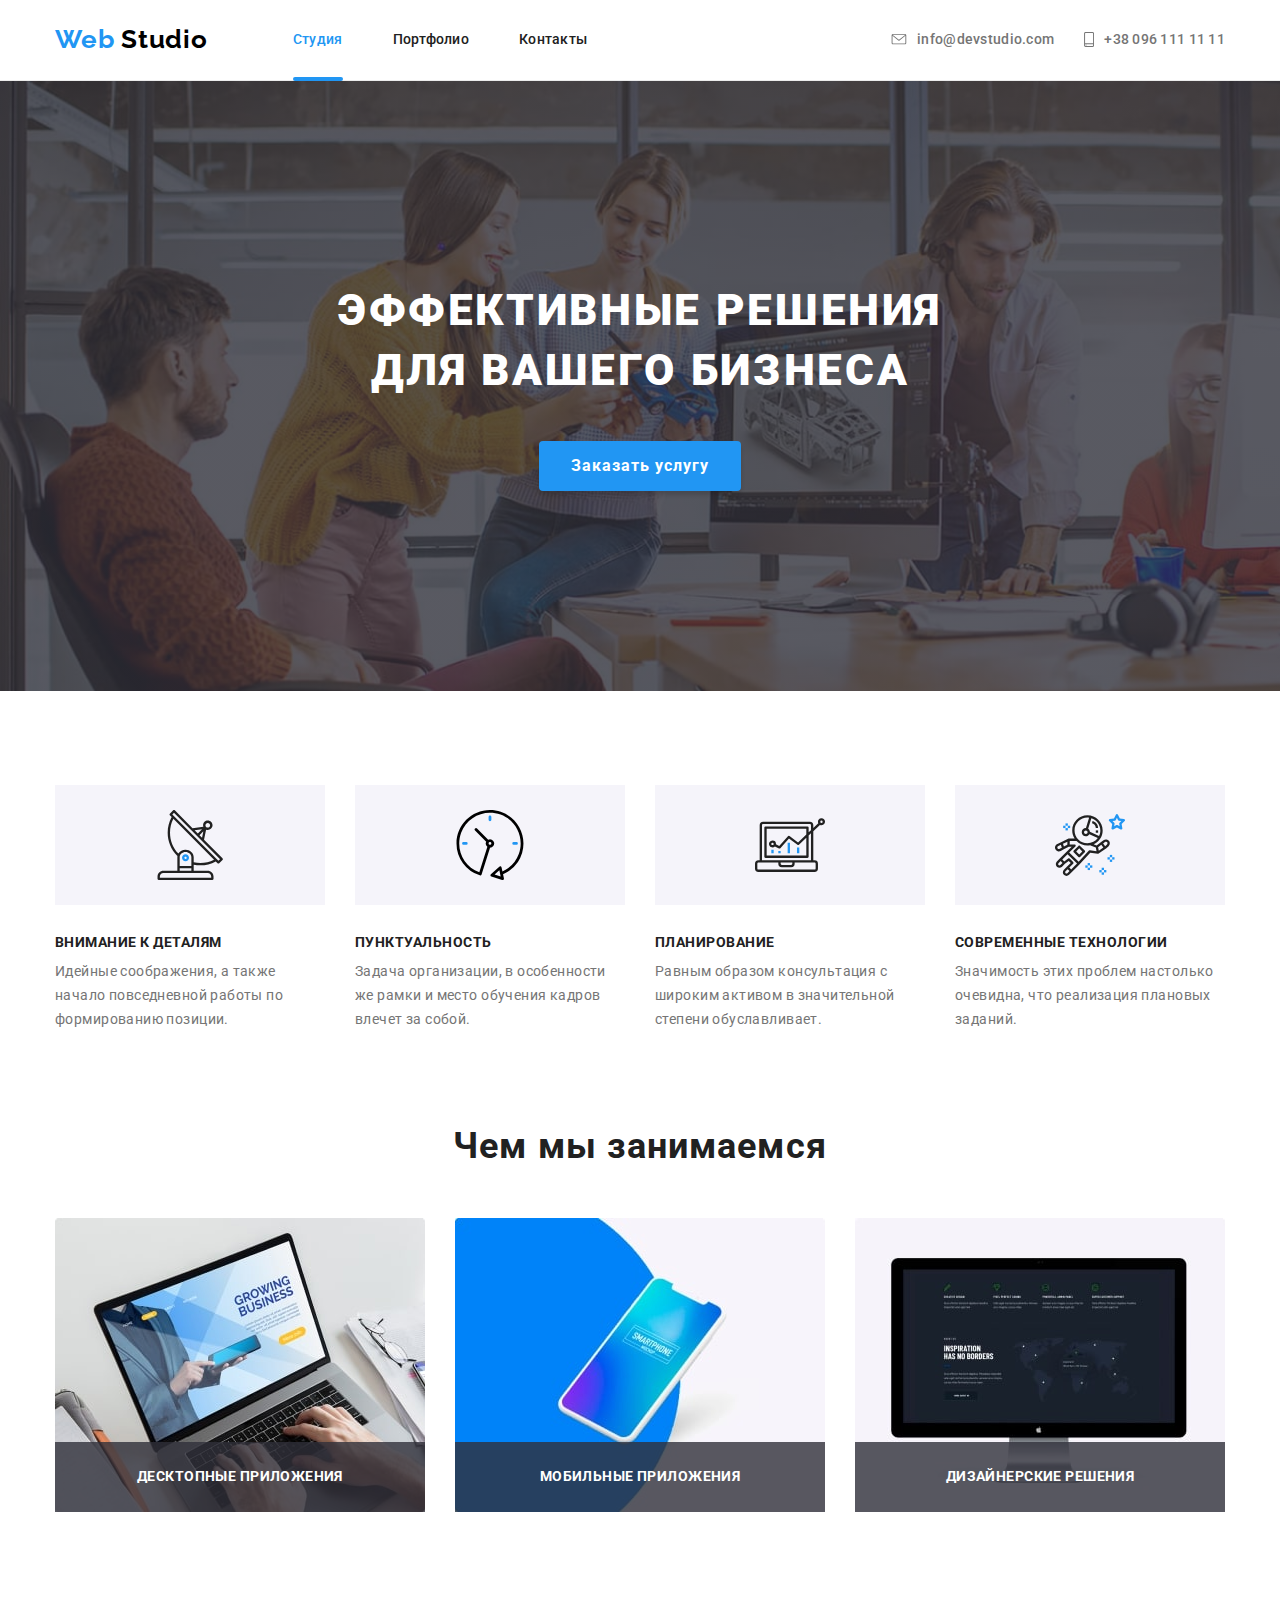
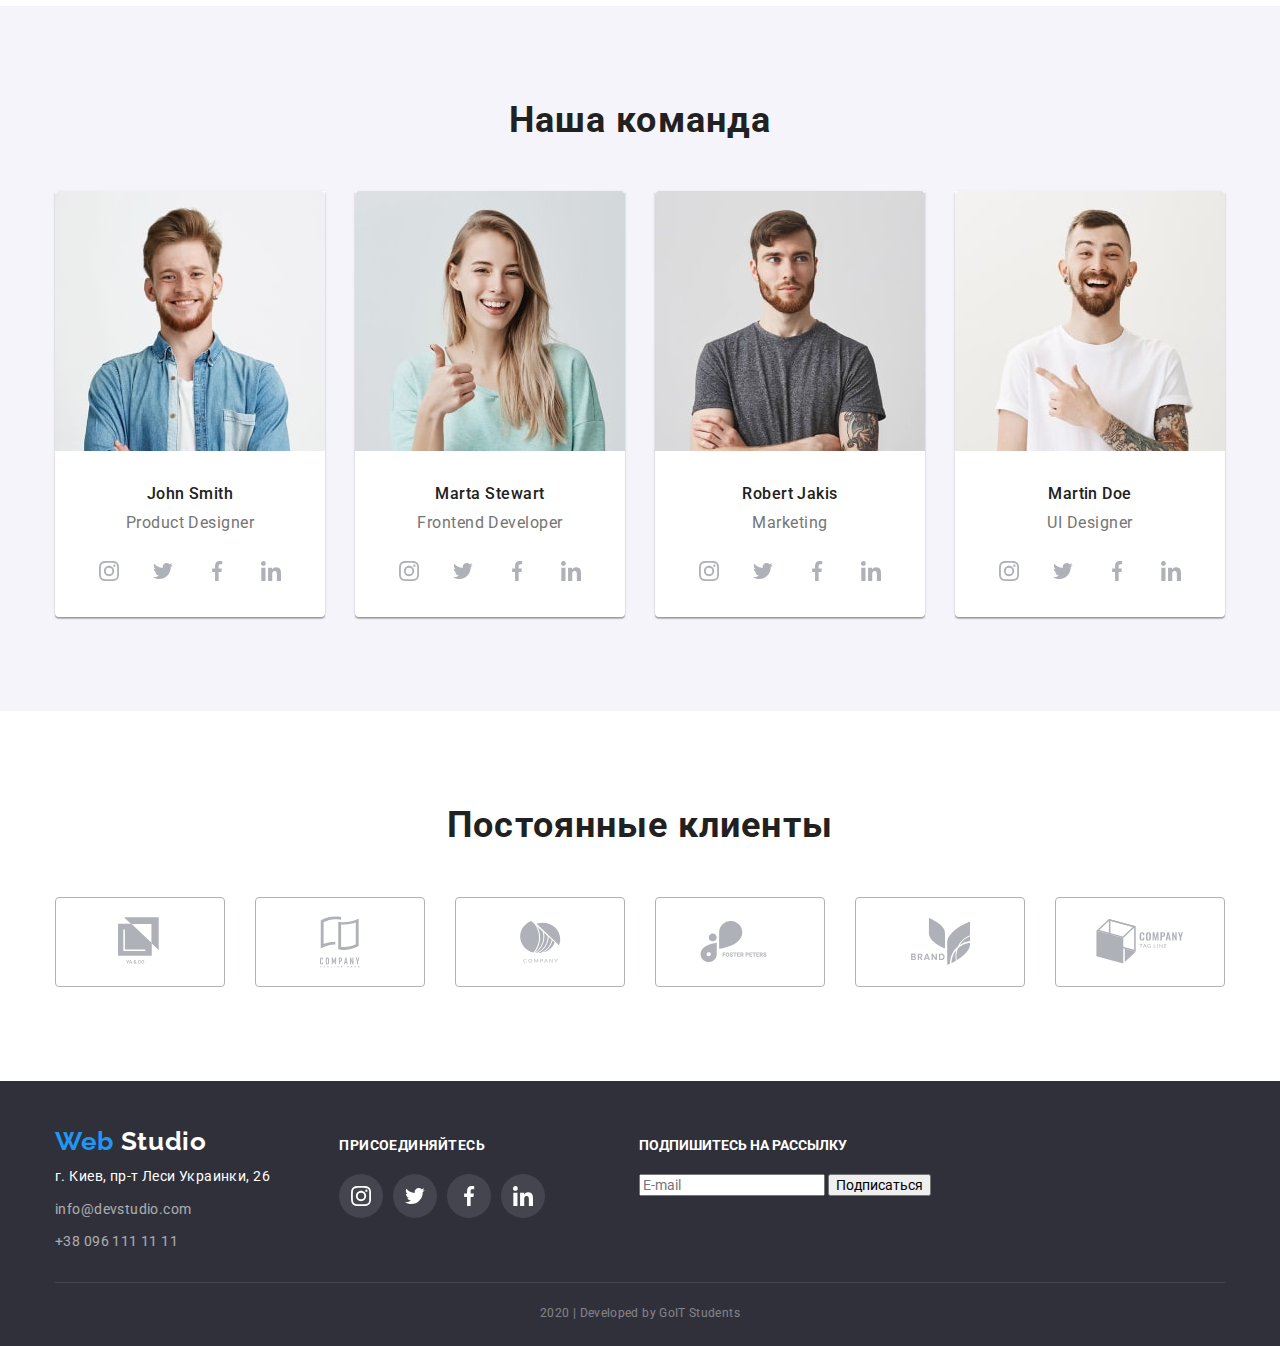
==== index.html @ da7a67de "1" ====
<!DOCTYPE html>
<html lang="ru">

<head>
  <meta charset="UTF-8" />
  <meta name="viewport" content="width=device-width, initial-scale=1.0" />
  <link href="https://fonts.googleapis.com/css2?family=Raleway:wght@700&family=Roboto:wght@400;500;700;900&display=swap"
    rel="stylesheet" />
  <link rel="stylesheet" href="./styles/normalize.css" />

  <link rel="stylesheet" href="./styles/styles.css" />
  <title>Web Studio</title>
</head>

<body>
  <header>
    <nav class="container main-nav">
      <a class="header-logo" href="./index.html"><span class="logo-web">Web</span> Studio</a>
      <ul class="header-list">
        <li><a class="link our-pages current-page" href="./index.html">Студия</a></li>
        <li>
          <a class="link our-pages" href="./portfolio.html">Портфолио</a>
        </li>
        <li><a class="link our-pages" href="">Контакты</a></li>
      </ul>
      <ul class="header-contacts">
        <li>
          <a class="link header-link" href="mailto:info@devstudio.com">
            <svg class="icon-envelope" aria-label="Конверт" width="16" height="11">
              <use href="./images/symbol-defs.svg#icon-envelope" />
            </svg>
            info@devstudio.com</a>
        </li>
        <li>
          <a class="link header-link" href="tel:380961111111">
            <svg class="icon-smartphone" aria-label="Смартфон" width="10" height="15">
              <use href="./images/symbol-defs.svg#icon-smartphone" />
            </svg>
            +38 096 111 11 11</a>
        </li>
      </ul>
    </nav>
  </header>
  <main>
    <section class="hero-section">
      <h1 class="hero-header">Эффективные решения для вашего бизнеса</h1>
      <a class="hero-link button link" href="">Заказать услугу</a>
    </section>
    <section class="our-advantages">
      <div class="container">
        <h2 class="hidden-title">Наши преймущества</h2>
        <ul class="our-advantages-list">
          <li class="our-advantages-item">
            <div class="advantages-image">
              <svg aria-label="антенна" width="70" height="70">
                <use href="./images/symbol-defs.svg#icon-antenna" />
              </svg>
            </div>
            <h3 class="advantage">Внимание к деталям</h3>
            <p class="advantage-explanation">
              Идейные соображения, а также начало повседневной работы по
              формированию позиции.
            </p>
          </li>
          <li class="our-advantages-item">
            <div class="advantages-image">
              <svg aria-label="часы" width="70" height="70">
                <use href="./images/symbol-defs.svg#icon-clock" />
              </svg>
            </div>
            <h3 class="advantage">Пунктуальность</h3>
            <p class="advantage-explanation">
              Задача организации, в особенности же рамки и место обучения
              кадров влечет за собой.
            </p>
          </li>
          <li class="our-advantages-item">
            <div class="advantages-image">
              <svg aria-label="диаграмма" width="70" height="70">
                <use href="./images/symbol-defs.svg#icon-diagram" />
              </svg>
            </div>
            <h3 class="advantage">Планирование</h3>
            <p class="advantage-explanation">
              Равным образом консультация с широким активом в значительной
              степени обуславливает.
            </p>
          </li>
          <li class="our-advantages-item">
            <div class="advantages-image">
              <svg aria-label="космонавт" width="70" height="70">
                <use href="./images/symbol-defs.svg#icon-astronaut" />
              </svg>
            </div>
            <h3 class="advantage">Современные технологии</h3>
            <p class="advantage-explanation">
              Значимость этих проблем настолько очевидна, что реализация
              плановых заданий.
            </p>
          </li>
        </ul>
      </div>
    </section>
    <section class="сapabilities">
      <div class="container">
        <h2 class="section-header capabilities-title">Чем мы занимаемся</h2>
        <ul class="capabilities-list">
          <li class="capabilities-item">
            <img src="./images/laptop.jpg" alt="Ноутбук" width="370" />
            <a class="link capability" href="">
              Десктопные приложения
            </a>
          </li>
          <li class="capabilities-item">
            <img src="./images/smartphone.jpg" alt="Смартфон" width="370" />
            <a class="link capability" href="">
              Мобильные приложения
            </a>
          </li>
          <li class="capabilities-item">
            <img src="./images/PC.jpg" alt="Компьютер" width="370" />
            <a class="link capability" href="">
              Дизайнерские решения
            </a>
          </li>
        </ul>
      </div>
    </section>
    <section class="our-team">
      <div class="container">
        <h2 class="section-header our-team-title">Наша команда</h2>
        <ul class="our-team-list">
          <li class="our-team-item">
            <img src="./images/team-1.jpg" alt="Фотография Джона" width="270" />
            <h3 class="employee-name" lang="en">John Smith</h3>
            <p class="specialization" lang="en">Product Designer</p>
            <ul class="social-network-list">
              <li>
                <a class="social-network-link" href="">
                  <svg class="social-network-icon" aria-label="">
                    <use href="./images/symbol-defs.svg#icon-instagram" /></svg></a>
              </li>
              <li>
                <a class="social-network-link" href="">
                  <svg class="social-network-icon" aria-label="">
                    <use href="./images/symbol-defs.svg#icon-twitter" /></svg></a>
              </li>
              <li>
                <a class="social-network-link" href="">
                  <svg class="social-network-icon" aria-label="">
                    <use href="./images/symbol-defs.svg#icon-facebook" /></svg></a>
              </li>
              <li>
                <a class="social-network-link" href="">
                  <svg class="social-network-icon" aria-label="">
                    <use href="./images/symbol-defs.svg#icon-linkedin" />
                  </svg>
                </a>
              </li>
            </ul>
          </li>
          <li class="our-team-item">
            <img src="./images/team-2.jpg" alt="Фотография Марты" width="270" />
            <h3 class="employee-name" lang="en">Marta Stewart</h3>
            <p class="specialization" lang="en">Frontend Developer</p>
            <ul class="social-network-list">
              <li>
                <a class="social-network-link" href="">
                  <svg class="social-network-icon" aria-label="">
                    <use href="./images/symbol-defs.svg#icon-instagram" /></svg></a>
              </li>
              <li>
                <a class="social-network-link" href="">
                  <svg class="social-network-icon" aria-label="">
                    <use href="./images/symbol-defs.svg#icon-twitter" />
                  </svg>
                </a>
              </li>
              <li>
                <a class="social-network-link" href="">
                  <svg class="social-network-icon" aria-label="">
                    <use href="./images/symbol-defs.svg#icon-facebook" />
                  </svg>
                </a>
              </li>
              <li>
                <a class="social-network-link" href="">
                  <svg class="social-network-icon" aria-label="">
                    <use href="./images/symbol-defs.svg#icon-linkedin" />
                  </svg>
                </a>
              </li>
            </ul>
          </li>
          <li class="our-team-item">
            <img src="./images/team-3.jpg" alt="Фотография Роберта" width="270" />
            <h3 class="employee-name" lang="en">Robert Jakis</h3>
            <p class="specialization" lang="en">Marketing</p>
            <ul class="social-network-list">
              <li>
                <a class="social-network-link" href="">
                  <svg class="social-network-icon" aria-label="">
                    <use href="./images/symbol-defs.svg#icon-instagram" />
                  </svg>
                </a>
              </li>
              <li>
                <a class="social-network-link" href="">
                  <svg class="social-network-icon" aria-label="">
                    <use href="./images/symbol-defs.svg#icon-twitter" />
                  </svg>
                </a>
              </li>
              <li>
                <a class="social-network-link" href="">
                  <svg class="social-network-icon" aria-label="">
                    <use href="./images/symbol-defs.svg#icon-facebook" />
                  </svg>
                </a>
              </li>
              <li>
                <a class="social-network-link" href="">
                  <svg class="social-network-icon" aria-label="">
                    <use href="./images/symbol-defs.svg#icon-linkedin" />
                  </svg>
                </a>
              </li>
            </ul>
          </li>
          <li class="our-team-item">
            <img src="./images/team-4.jpg" alt="Фотография Мартина" width="270" />
            <h3 class="employee-name" lang="en">Martin Doe</h3>
            <p class="specialization" lang="en">UI Designer</p>
            <ul class="social-network-list">
              <li>
                <a class="social-network-link" href="">
                  <svg class="social-network-icon" aria-label="">
                    <use href="./images/symbol-defs.svg#icon-instagram" />
                  </svg>
                </a>
              </li>
              <li>
                <a class="social-network-link" href="">
                  <svg class="social-network-icon" aria-label="">
                    <use href="./images/symbol-defs.svg#icon-twitter" />
                  </svg>
                </a>
              </li>
              <li>
                <a class="social-network-link" href="">
                  <svg class="social-network-icon" aria-label="">
                    <use href="./images/symbol-defs.svg#icon-facebook" />
                  </svg>
                </a>
              </li>
              <li>
                <a class="social-network-link" href="">
                  <svg class="social-network-icon" aria-label="">
                    <use href="./images/symbol-defs.svg#icon-linkedin" />
                  </svg>
                </a>
              </li>
            </ul>
          </li>
        </ul>
      </div>
    </section>
    <section class="our-clients">
      <div class="container">
        <h2 class="section-header our-clients-title">Постоянные клиенты</h2>
        <ul class="our-clients-list">
          <li class="our-clients-item">
            <a class="link" href="">
              <svg class="our-clients-icon" width="45" height="50">
                <use href="./images/symbol-defs.svg#icon-logo"></use>
              </svg>
            </a>
          </li>
          <li class="our-clients-item">
            <a class="link" href="">
              <svg class="our-clients-icon" width="40" height="52">
                <use href="./images/symbol-defs.svg#icon-logo-2"></use>
              </svg>
            </a>
          </li>
          <li class="our-clients-item">
            <a class="link" href="">
              <svg class="our-clients-icon" width="41" height="42">
                <use href="./images/symbol-defs.svg#icon-logo-3"></use>
              </svg>
            </a>
          </li>
          <li class="our-clients-item">
            <a class="link" href="">
              <svg class="our-clients-icon" width="80" height="42">
                <use href="./images/symbol-defs.svg#icon-logo-4"></use>
              </svg>
            </a>
          </li>
          <li class="our-clients-item">
            <a class="link" href="">
              <svg class="our-clients-icon" width="59" height="47">
                <use href="./images/symbol-defs.svg#icon-logo-5"></use>
              </svg>
            </a>
          </li>
          <li class="our-clients-item">
            <a class="link" href="">
              <svg class="our-clients-icon" width="88" height="45">
                <use href="./images/symbol-defs.svg#icon-logo-6"></use>
              </svg>
            </a>
          </li>
        </ul>
      </div>
    </section>
  </main>
  <footer>
    <div class="container">
      <ul class="footer-list">
        <li>
          <a class="footer-logo" href=""><span class="logo-web">Web</span> Studio</a>
          <address class="">
            г. Киев, пр-т Леси Украинки, 26
            <a class="link footer-address" href="mailto:info@devstudio.com">info@devstudio.com</a>
            <a class="link footer-address" href="tel:380961111111">+38 096 111 11 11</a>
          </address>
        </li>
        <li class="join-us">
          <h3 class="join-us-title">присоединяйтесь</h3>
          <ul class="footer-social-network">
            <li>
              <a class="social-network-link footer-link" href="">
                <svg class="social-network-icon" aria-label="">
                  <use href="./images/symbol-defs.svg#icon-instagram" />
                </svg>
              </a>
            </li>
            <li>
              <a class="social-network-link footer-link" href="">
                <svg class="social-network-icon" aria-label="">
                  <use href="./images/symbol-defs.svg#icon-twitter" />
                </svg>
              </a>
            </li>
            <li>
              <a class="social-network-link footer-link" href="">
                <svg class="social-network-icon" aria-label="">
                  <use href="./images/symbol-defs.svg#icon-facebook" />
                </svg>
              </a>
            </li>
            <li>
              <a class="social-network-link footer-link" href="">
                <svg class="social-network-icon" aria-label="">
                  <use href="./images/symbol-defs.svg#icon-linkedin" />
                </svg>
              </a>
            </li>
          </ul>
        </li>
        <li>
          <h3 class="subscribe">Подпишитесь на рассылку</h3>
          <input type="text" placeholder="E-mail" name="Email" id="Email-input" />
          <input type="submit" value="Подписаться" />
        </li>
      </ul>
      <p class="copyright">2020 | Developed by GoIT Students</p>
    </div>
  </footer>
</body>

</html>
---- styles/styles.css ----
:root {
  --primary-text-color: #212121;
  --secondary-text-color: #757575;
  --third-text-color: #ffffff;
  --accent-color: #2196f3;
  --footer-text-color: rgba(255, 255, 255);
  --link-icon-background-color: #f5f4fa;
  --icon-fill-color: #afb1b8;
}
html {
  box-sizing: border-box;
}
*,
*::before,
*::after {
  box-sizing: inherit;
}
body {
  font-family: "Roboto", sans-serif;
  font-style: normal;
  font-size: 14px;
  line-height: 1.14;
  color: var(--primary-text-color);
}
ul {
  list-style: none;
  margin: 0;
  padding: 0;
}
a {
  text-decoration: none;
}
h1,
h2,
h3,
h4 {
  margin: 0;
}
p {
  margin: 0;
}
hr {
  margin: 0px;
}
/* 
  UTILITY
 */

.container {
  width: 1200px;
  padding: 0 15px;
  margin-right: auto;
  margin-left: auto;
}
.button {
  background: var(--accent-color);
  box-shadow: 0px 4px 4px rgba(0, 0, 0, 0.15);
  border-radius: 4px;
}
.hidden-title {
  display: none;
}

/*
 HEADER
 */
.header-list,
.header-contacts,
.main-nav {
  display: flex;
}
.header-list :not(:last-child) {
  margin-right: 50px;
}
.header-contacts :not(:last-child) {
  margin-right: 30px;
}
.header-contacts {
  margin-left: auto;
  align-items: center;
}
.logo-web {
  color: var(--accent-color);
}
.header-logo {
  display: block;
  margin-right: 85px;
  padding-top: 25px;
  padding-bottom: 25px;

  font-family: "Raleway", sans-serif;
  font-weight: 700;
  font-size: 26px;
  color: #000000;
  letter-spacing: 0.78px;
}
header {
  border-bottom: 1px solid #ececec;
}
.our-pages {
  display: block;
  padding-top: 32px;
  padding-bottom: 32px;

  letter-spacing: 0.28px;
  color: var(--primary-text-color);
  font-weight: 500;
  letter-spacing: 0.28px;
}
.header-link {
  display: flex;
  padding-top: 32px;
  padding-bottom: 32px;
  align-items: center;

  letter-spacing: 0.28px;
  line-height: 1.14;
  color: var(--secondary-text-color);
  font-weight: 500;
}
.icon-envelope {
  fill: currentColor;
  margin-right: 10px;
}
.icon-smartphone {
  fill: currentColor;
  margin-right: 10px;
}
.header-link:hover,
.header-link:focus {
  color: var(--accent-color);
  fill: var(--accent-color);
  transition: 250ms cubic-bezier(0.4, 0, 0.2, 1);
  transition-property: color, fill;
}
.our-pages:hover,
.our-pages:focus {
  color: var(--accent-color);
  transition: 250ms cubic-bezier(0.4, 0, 0.2, 1) color;
}
.current-page {
  color: var(--accent-color);
  position: relative;
}
.current-page::after {
  content: "";
  display: block;
  position: absolute;
  top: 77px;
  width: 100%;
  height: 4px;
  background-color: var(--accent-color);
  border-radius: 2px;
}

/* HERO */

.hero-header {
  max-width: 700px;
  margin: auto;
  padding-top: 200px;
  margin-bottom: 40px;

  font-weight: 900;
  font-size: 44px;
  line-height: 1.36;
  letter-spacing: 2.64px;
  text-transform: uppercase;
  color: var(--third-text-color);
}
.hero-link {
  display: inline-block;
  font-weight: 700;
  font-size: 16px;
  line-height: 1.87;
  letter-spacing: 0.96px;
  color: var(--third-text-color);
  margin: auto;
  margin-bottom: 200px;
  padding: 10px 32px;
}
.hero-link:hover,
.hero-link:focus {
  color: var(--secondary-text-color);
  transition: 250ms cubic-bezier(0.4, 0, 0.2, 1) color;
}
.hero-section {
  text-align: center;
  background-size: cover;
  background-image: linear-gradient(
      rgba(47, 48, 58, 0.8),
      rgba(47, 48, 58, 0.8)
    ),
    url(../images/header-img.jpg);
}
/* MAIN */

/* PORTFOLIO */

.main-portfolio {
  padding-top: 93px;
  padding-bottom: 93px;
}

.filters-button {
  border: none;
  border-radius: 4px;
  color: var(--primary-text-color);
  background-color: var(--link-icon-background-color);
  padding: 6px 22px;
  font-size: 16px;
  line-height: 1.62;
  text-align: center;
  letter-spacing: 0.48px;
  font-weight: 500;
  cursor: pointer;
}
.filters-button:active,
.filters-button:hover,
.filters-button:focus {
  background-color: #2196f3;
  color: var(--third-text-color);
  box-shadow: 0px 2px 2px rgba(0, 0, 0, 0.12), 0px 1px 2px rgba(0, 0, 0, 0.08),
    0px 3px 1px rgba(0, 0, 0, 0.1);
  outline: none;
  transition: 250ms cubic-bezier(0.4, 0, 0.2, 1);
  transition-property: background-color, color, box-shadow, outline;
}
.filters-item:not(:last-child) {
  margin-right: 8px;
}
.filters-list {
  display: flex;
  justify-content: center;
  margin-bottom: 50px;
}
/* .filters-item:not(:last-child) {
  margin-right: 8px;
} */
.our-products-list {
  display: flex;
  flex-wrap: wrap;
  justify-content: space-between;
}
.our-products-list img {
  display: block;
}
.product-container {
  padding-left: 24px;
  padding-right: 24px;
  padding-bottom: 20px;
}
.our-products-item {
  border: 1px solid #eeeeee;
  width: calc((100% - 60px) / 3);
  cursor: pointer;
}
.our-products-item img {
  max-width: 368px;
}
.our-products-item:hover,
.our-products-item:focus {
  box-shadow: 1px 4px 6px rgba(0, 0, 0, 0.16), 0px 4px 4px rgba(0, 0, 0, 0.06),
    0px 1px 1px rgba(0, 0, 0, 0.12);
  transition: 250ms cubic-bezier(0.4, 0, 0.2, 1) box-shadow;
}
/* .our-products-item:nth-child(3n) {
  margin-right: 0;
} */
.our-products-item:nth-child(n + 4) {
  margin-top: 30px;
}

.product-name {
  margin-top: 20px;
  font-weight: 700;
  font-size: 18px;
  line-height: 2;
  letter-spacing: 1.08px;
  color: var(--primary-text-color);
  margin-bottom: 4px;
}
.product-link {
  font-weight: 700;
  font-size: 18px;
  line-height: 2;
  letter-spacing: 1.08px;
  color: var(--primary-text-color);
}
.product-description {
  position: absolute;
  top: 0;
  width: 368px;
  padding: 65px 24px;

  font-size: 18px;
  line-height: 1.55;
  letter-spacing: 0.54px;
  color: var(--third-text-color);

  background-color: rgba(33, 150, 243);
  opacity: 0.9;
  transition: 250ms cubic-bezier(0.4, 0, 0.2, 1);
  transition-property: transform;
  transform: translateY(101%);
}
.our-products-item:hover .product-description,
.our-products-item:focus .product-description {
  transform: translateY(0);
}
.our-products-image {
  position: relative;
  overflow: hidden;
}
.products-type {
  font-size: 16px;
  line-height: 1.87;
  letter-spacing: 0.48px;
  color: var(--secondary-text-color);
}

/* STUDIO */
.our-advantages {
  padding-top: 94px;
  padding-bottom: 94px;
}
.our-advantages-list {
  display: flex;
}
.our-advantages-item:not(:last-child) {
  margin-right: 30px;
}
.our-advantages-item {
  max-width: 270px;
}
.our-advantages-item svg {
  display: block;
  margin: 0 auto;
}
.advantages-image {
  background-color: var(--link-icon-background-color);
  margin-bottom: 30px;
  padding-top: 25px;
  padding-bottom: 25px;
}

.social-network-icon {
  width: 20px;
  height: 20px;
  fill: var(--icon-fill-color);
}
.social-network-link {
  display: flex;
  align-items: center;
  justify-content: center;
  width: 44px;
  height: 44px;
}
.social-network-link:hover,
.social-network-link:focus {
  background-color: var(--accent-color);
  border-radius: 50%;
  color: var(--third-text-color);
  transition: 250ms cubic-bezier(0.4, 0, 0.2, 1);
  transition-property: color, background-color;
}
.social-network-link:hover .social-network-icon,
.social-network-link:focus .social-network-icon {
  fill: currentColor;
  transition: 250ms cubic-bezier(0.4, 0, 0.2, 1) fill;
}
.footer-link {
  border-radius: 50%;
  color: var(--third-text-color);
  background-color: rgba(255, 255, 255, 0.1);
}
.our-clients-icon {
  fill: var(--icon-fill-color);
}
.our-clients-item:hover .our-clients-icon,
.our-clients-item:focus .our-clients-icon {
  fill: var(--accent-color);
  transition: 250ms cubic-bezier(0.4, 0, 0.2, 1) fill;
}

.footer-link .social-network-icon {
  fill: currentColor;
}

.section-header {
  font-weight: 700;
  font-size: 36px;
  line-height: 1.16;
  letter-spacing: 1.08px;
}
.advantage {
  letter-spacing: 0.49px;
  text-transform: uppercase;
  font-size: 14px;
  margin-bottom: 10px;
}
.advantage-explanation {
  line-height: 1.7;
  letter-spacing: 0.42px;
  color: var(--secondary-text-color);
}
.сapabilities {
  text-align: center;
  padding-bottom: 94px;
}
.capabilities-list img {
  display: block;
}
.capabilities-title {
  margin-bottom: 50px;
}
.capabilities-list {
  display: flex;
  justify-content: space-between;
}
.capabilities-item {
  position: relative;
}
.capability {
  position: absolute;
  display: block;
  bottom: 0;
  width: 100%;
  font-weight: 700;
  line-height: 1.14;
  letter-spacing: 0.42px;
  text-transform: uppercase;
  color: var(--third-text-color);
  background: rgba(47, 48, 58, 0.8);
  padding: 27px 0;
}
.capability:hover,
.capability:focus {
  color: var(--accent-color);
  transition: 250ms cubic-bezier(0.4, 0, 0.2, 1) color;
}

/* 
  OUR TEAM 
*/

.our-team {
  text-align: center;
  background-color: var(--link-icon-background-color);
  padding-top: 94px;
  padding-bottom: 94px;
}
.our-team-title {
  margin-bottom: 50px;
}
.our-team-list {
  display: flex;
  justify-content: space-between;
}
.our-team-item {
  box-shadow: 0px 2px 1px rgba(0, 0, 0, 0.2), 0px 1px 1px rgba(0, 0, 0, 0.14),
    0px 1px 3px rgba(0, 0, 0, 0.12);
  border-radius: 0px 0px 4px 4px;
  max-width: 270px;
  background-color: var(--third-text-color);
}

.employee-name {
  font-weight: 500;
  font-size: 16px;
  line-height: 1.18;
  letter-spacing: 0.48px;
  margin-top: 30px;
  margin-bottom: 10px;
}
.specialization {
  font-size: 16px;
  line-height: 1.18;
  letter-spacing: 0.48px;
  color: var(--secondary-text-color);
  margin-bottom: 16px;
}
.social-network-list {
  justify-content: center;
  display: flex;
  margin-bottom: 24px;
}
.social-network-list li:not(:last-child) {
  margin-right: 10px;
}

/*
  OUR CLIENTS 
*/

.our-clients {
  padding-top: 94px;
  padding-bottom: 94px;
  text-align: center;
}
.our-clients-title {
  margin-bottom: 50px;
}
.our-clients-list {
  display: flex;
  justify-content: space-between;
}

.our-clients-item a {
  display: flex;
  justify-content: center;
  align-items: center;
  width: 170px;
  height: 90px;
  margin: auto;
  border: 1px solid #afb1b8;
  border-radius: 4px;
}
.our-clients-item a:hover,
.our-clients-item a:focus {
  border-color: var(--accent-color);
  transition: 250ms cubic-bezier(0.4, 0, 0.2, 1) border-color;
}
.our-clients-item img {
  display: block;
}

/* FOOTER */

footer {
  background-color: #2f303a;
}
.footer-list {
  display: flex;
  padding-bottom: 28px;
  align-items: baseline;
  padding-top: 45px;
  border-bottom: 1px solid rgba(255, 255, 255, 0.1);
}
.footer-list > li:first-child {
  margin-right: 69px;
}
.footer-logo {
  display: block;
  margin-bottom: 8px;

  font-family: "Raleway", sans-serif;
  font-weight: 700;
  font-size: 26px;
  line-height: 1.19;
  letter-spacing: 0.66px;
  color: var(--third-text-color);
}

address {
  font-style: normal;
  font-weight: normal;
  font-size: 14px;
  line-height: 1.7;
  letter-spacing: 0.42px;
  color: var(--third-text-color);
}

.footer-address {
  color: var(--footer-text-color);
  opacity: 0.6;
  display: block;
}
.footer-address {
  margin-top: 9px;
}
.footer-address:hover,
.footer-address:focus {
  color: var(--accent-color);
  transition: 250ms cubic-bezier(0.4, 0, 0.2, 1) color;
}
.join-us-title {
  margin-bottom: 20px;

  font-weight: 700;
  font-size: 14px;
  line-height: 1.14;
  letter-spacing: 0.49px;
  text-transform: uppercase;
  color: var(--third-text-color);
}
.footer-social-network li:not(:last-child) {
  margin-right: 10px;
}
.footer-social-network {
  display: flex;
}
.join-us {
  margin-right: 94px;
}
.subscribe {
  font-size: 14px;
  font-weight: bold;
  line-height: 1.14;
  text-transform: uppercase;
  color: var(--third-text-color);
  margin-bottom: 20px;
}
.copyright {
  font-size: 12px;
  line-height: 2;
  letter-spacing: 0.36px;
  color: var(--footer-text-color);
  opacity: 0.4;
  text-align: center;
  margin-top: 18px;
  padding-bottom: 21px;
}
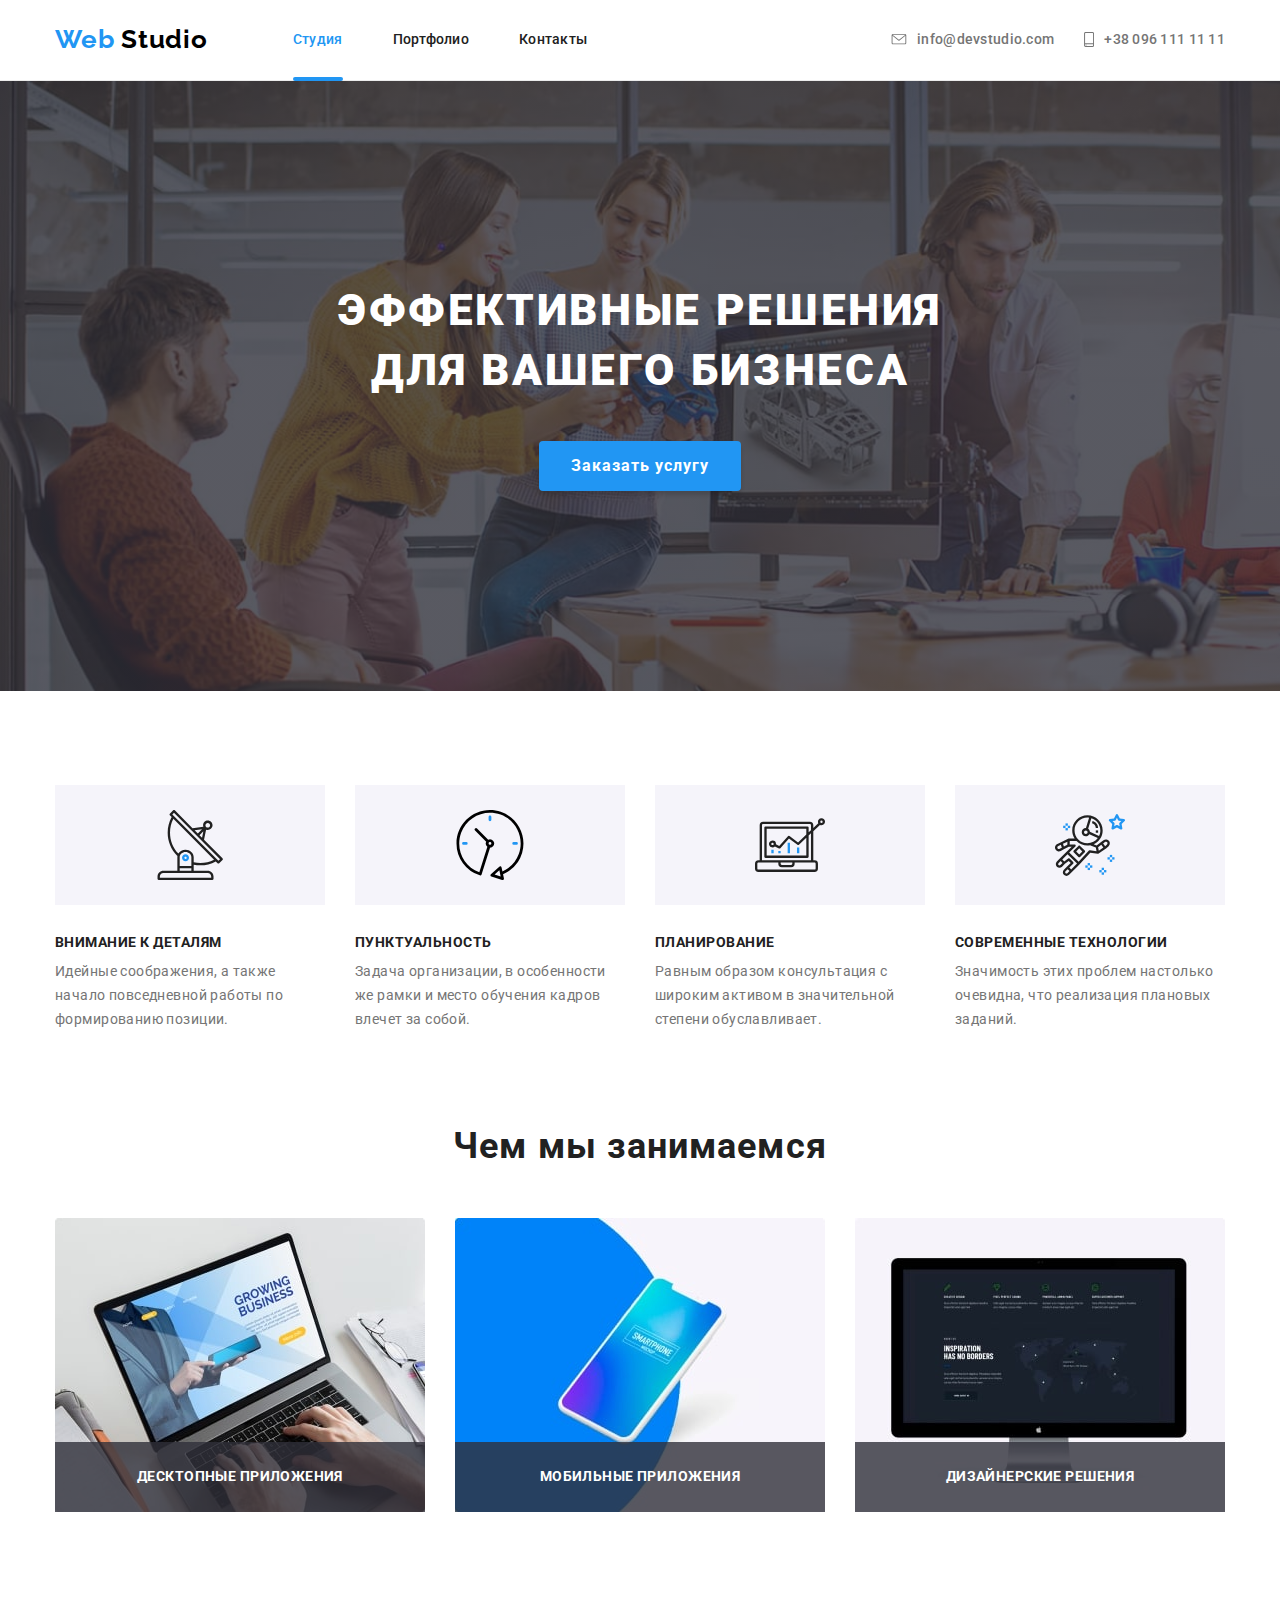
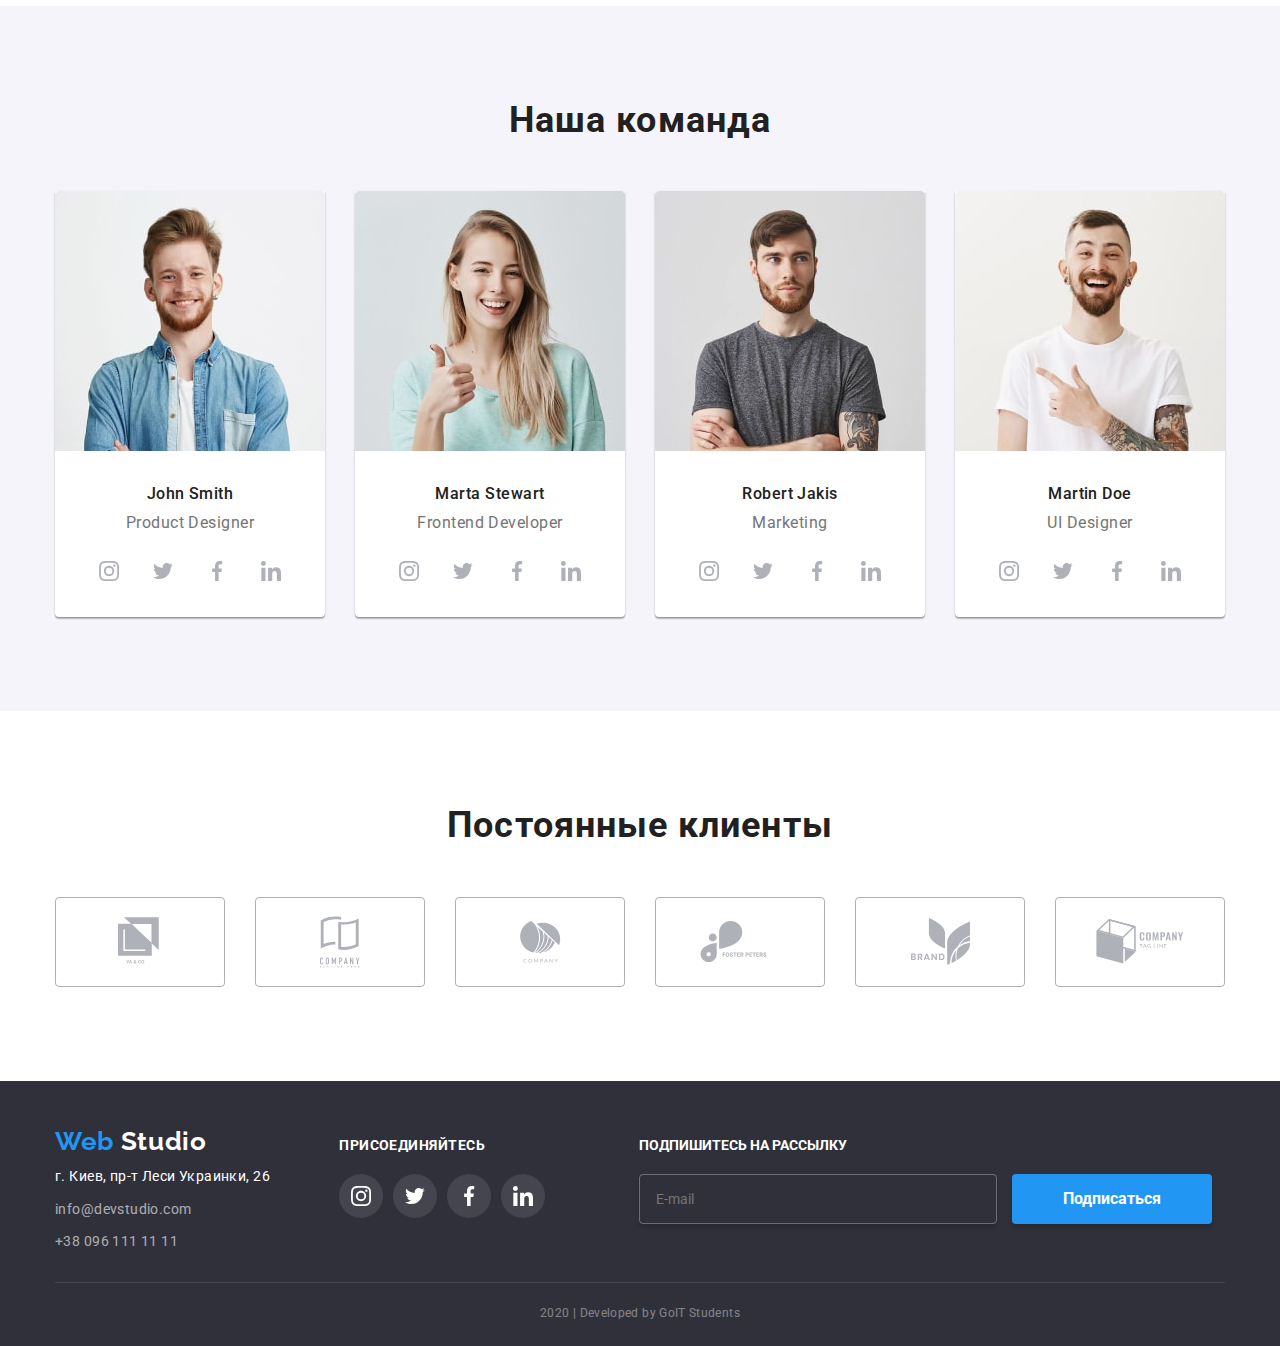
==== commit 44ee056c: "HW#6" ====
--- a/index.html
+++ b/index.html
@@ -44,7 +44,7 @@
   <main>
     <section class="hero-section">
       <h1 class="hero-header">Эффективные решения для вашего бизнеса</h1>
-      <a class="hero-link button link" href="">Заказать услугу</a>
+      <button class="hero-button button" data-modal-open>Заказать услугу</button>
     </section>
     <section class="our-advantages">
       <div class="container">
@@ -360,14 +360,76 @@
           </ul>
         </li>
         <li>
-          <h3 class="subscribe">Подпишитесь на рассылку</h3>
-          <input type="text" placeholder="E-mail" name="Email" id="Email-input" />
-          <input type="submit" value="Подписаться" />
+          <p class="subscribe">Подпишитесь на рассылку</p>
+          <input class="footer-email-input" type="text" placeholder="E-mail" name="Email" id="Email-input" />
+          <input class="footer-submit" type="submit" value="Подписаться" />
         </li>
       </ul>
       <p class="copyright">2020 | Developed by GoIT Students</p>
     </div>
   </footer>
+  <div class="backdrop is-hidden" data-modal>
+    <div class="modal">
+      <button class="modal-close-button" data-modal-close><svg class="crosshair-icon">
+          <use href="./images/crosshair.svg#crosshair">
+          </use>
+        </svg></button>
+      <div class="modal-wrapper">
+        <p class="modal-header">Оставьте свои данные, мы вам перезвоним</p>
+        <div class="modal-form-container">
+
+          <input class="modal-input" name="Name" id="name" type="text" placeholder=" " required />
+          <label class="modal-label" for="name">Имя</label>
+          <svg class="modal-icon">
+            <use href="./images/person.svg#person">
+            </use>
+          </svg>
+        </div>
+        <div class="modal-form-container">
+          <input class="modal-input" name="Phone" id="phone" type="text" placeholder=" " required />
+          <label class="modal-label" for="phone">Телефон</label>
+          <svg class=" modal-icon">
+            <use href="./images/phone.svg#phone">
+            </use>
+          </svg>
+        </div>
+        <div class="modal-form-container">
+          <input class="modal-input" name="Mail" id="mail" type="text" placeholder=" " required />
+          <label class="modal-label" for="mail">Почта</label>
+          <svg class="modal-icon">
+            <use href="./images/email.svg#email">
+            </use>
+          </svg>
+        </div>
+        <div class="modal-form-container modal-text-area-container">
+
+          <textarea class="modal-input modal-text-area" placeholder=" " id="comment" name="Comment"></textarea>
+          <label class="modal-label modal-text-area-label" for="comment">Комментарий</label>
+        </div>
+        <div class="modal-checkbox-container">
+          <div class="checkbox-icon-container"><input class="modal-checkbox" type="checkbox" name="license"
+              id="license">
+
+
+            <label class="modal-checkbox-label" for="license">Соглашаюсь с рассылкой и принимаю <a class="license-link"
+                href="/">Условия
+                договора</a></label>
+            <svg class="checkbox-icon">
+              <use href="./images/icon-check.svg#icon-check">
+              </use>
+            </svg>
+          </div>
+
+
+
+        </div>
+        <input class="submit" type="submit" value="Отправить">
+
+
+      </div>
+    </div>
+  </div>
+  <script src="./modal.js"></script>
 </body>
 
 </html>--- a/styles/styles.css
+++ b/styles/styles.css
@@ -42,6 +42,9 @@
 hr {
   margin: 0px;
 }
+input {
+  outline: none;
+}
 /* 
   UTILITY
  */
@@ -59,6 +62,10 @@
 }
 .hidden-title {
   display: none;
+}
+.is-hidden {
+  opacity: 0;
+  pointer-events: none;
 }
 
 /*
@@ -168,7 +175,7 @@
   text-transform: uppercase;
   color: var(--third-text-color);
 }
-.hero-link {
+.hero-button {
   display: inline-block;
   font-weight: 700;
   font-size: 16px;
@@ -178,9 +185,11 @@
   margin: auto;
   margin-bottom: 200px;
   padding: 10px 32px;
-}
-.hero-link:hover,
-.hero-link:focus {
+  cursor: pointer;
+  border: none;
+}
+.hero-button:hover,
+.hero-button:focus {
   color: var(--secondary-text-color);
   transition: 250ms cubic-bezier(0.4, 0, 0.2, 1) color;
 }
@@ -374,14 +383,6 @@
   color: var(--third-text-color);
   background-color: rgba(255, 255, 255, 0.1);
 }
-.our-clients-icon {
-  fill: var(--icon-fill-color);
-}
-.our-clients-item:hover .our-clients-icon,
-.our-clients-item:focus .our-clients-icon {
-  fill: var(--accent-color);
-  transition: 250ms cubic-bezier(0.4, 0, 0.2, 1) fill;
-}
 
 .footer-link .social-network-icon {
   fill: currentColor;
@@ -505,6 +506,14 @@
   display: flex;
   justify-content: space-between;
 }
+.our-clients-icon {
+  fill: var(--icon-fill-color);
+}
+.our-clients-item a:hover .our-clients-icon,
+.our-clients-item a:focus .our-clients-icon {
+  fill: var(--accent-color);
+  transition: 250ms cubic-bezier(0.4, 0, 0.2, 1) fill;
+}
 
 .our-clients-item a {
   display: flex;
@@ -601,6 +610,35 @@
   color: var(--third-text-color);
   margin-bottom: 20px;
 }
+.footer-email-input {
+  color: #ffffff;
+  padding-left: 16px;
+  padding-top: 15px;
+  padding-bottom: 15px;
+  width: 358px;
+  height: 50px;
+  background-color: transparent;
+  border: 1px solid rgba(255, 255, 255, 0.3);
+  box-shadow: 0px 4px 4px rgba(0, 0, 0, 0.15);
+  border-radius: 4px;
+  margin-right: 12px;
+}
+.footer-submit {
+  width: 200px;
+  height: 50px;
+
+  color: #ffffff;
+  font-weight: bold;
+  font-size: 16px;
+  line-height: 1.875;
+
+  background-color: var(--accent-color);
+  box-shadow: 0px 4px 4px rgba(0, 0, 0, 0.15);
+  border-radius: 4px;
+  border: none;
+  cursor: pointer;
+}
+
 .copyright {
   font-size: 12px;
   line-height: 2;
@@ -611,3 +649,185 @@
   margin-top: 18px;
   padding-bottom: 21px;
 }
+@keyframes zoomin {
+  from {
+    opacity: 0;
+    zoom: 0.5;
+  }
+  to {
+    opacity: 1;
+    zoom: 1;
+  }
+}
+.backdrop {
+  position: fixed;
+  top: 0;
+  left: 0;
+  background-color: rgba(0, 0, 0, 0.2);
+  width: 100%;
+  height: 100%;
+  animation-name: zoomin;
+  animation-duration: 250ms;
+}
+.modal {
+  position: absolute;
+  top: 50%;
+  left: 50%;
+  transform: translate(-50%, -50%);
+  background-color: #ffffff;
+  max-width: 528px;
+  max-height: 581px;
+  box-shadow: 0px 2px 1px rgba(0, 0, 0, 0.2), 0px 1px 1px rgba(0, 0, 0, 0.14),
+    0px 1px 3px rgba(0, 0, 0, 0.12);
+  border-radius: 4px;
+  color: var(--secondary-text-color);
+  opacity: 1;
+  transition: 250ms cubic-bezier(0.4, 0, 0.2, 1) opacity;
+}
+.modal-close-button {
+  right: 8px;
+  top: 8px;
+  position: absolute;
+  width: 30px;
+  height: 30px;
+  border: 1px solid rgba(0, 0, 0, 0.1);
+  border-radius: 50%;
+  cursor: pointer;
+}
+.crosshair-icon {
+  position: absolute;
+  top: 9px;
+  left: 8px;
+  width: 11px;
+  height: 11px;
+}
+.modal-wrapper {
+  padding: 40px;
+}
+.modal-header {
+  font-size: 20px;
+  font-weight: 700;
+  line-height: 23px;
+  text-align: center;
+  letter-spacing: 0.03em;
+  margin-bottom: 30px;
+  color: var(--primary-text-color);
+}
+.modal-form-container {
+  position: relative;
+  margin-bottom: 28px;
+}
+
+.modal-icon {
+  position: absolute;
+  top: 10px;
+  left: 13px;
+  width: 18px;
+  height: 18px;
+  fill: var(--primary-text-color);
+}
+.modal-input:focus-within ~ .modal-icon {
+  fill: var(--accent-color);
+  transition: fill;
+}
+
+.modal-label {
+  position: absolute;
+  left: 42px;
+  top: 12px;
+  bottom: 12px;
+  letter-spacing: 0.14px;
+  cursor: pointer;
+}
+.modal-input {
+  width: 448px;
+  height: 40px;
+  padding-left: 42px;
+  border: 1px solid rgba(33, 33, 33, 0.2);
+  border-radius: 4px;
+  outline: none;
+  cursor: pointer;
+}
+.modal-input:focus-within ~ .modal-label {
+  transition: 250ms cubic-bezier(0.4, 0, 0.2, 1);
+  transition-property: color, transform;
+  transform: translate(-25px, -30px);
+  color: var(--accent-color);
+}
+.modal-input:focus {
+  border-color: var(--accent-color);
+  transition: 250ms cubic-bezier(0.4, 0, 0.2, 1) border-color;
+}
+.modal-text-area {
+  display: block;
+  width: 448px;
+  height: 120px;
+  padding: 12px 16px;
+  resize: none;
+}
+.modal-text-area-label {
+  left: 16px;
+}
+.modal-text-area:focus-within ~ .modal-text-area-label {
+  transform: translate(0, -30px);
+}
+.modal-text-area-container {
+  margin-bottom: 20px;
+}
+.license-link {
+  text-decoration: underline;
+  color: var(--accent-color);
+}
+.modal-checkbox-container {
+  margin-bottom: 30px;
+  display: flex;
+  align-items: baseline;
+  justify-content: center;
+}
+.modal-checkbox-label {
+  line-height: 1.71;
+  margin-left: 7px;
+}
+.modal-checkbox-label:before {
+  position: absolute;
+  display: block;
+  top: 4px;
+  left: 0;
+  content: "";
+  width: 16px;
+  height: 16px;
+  background-color: var(--accent-color);
+  border-radius: 2px;
+}
+.submit {
+  display: block;
+  margin-left: auto;
+  margin-right: auto;
+  padding: 10px 55px;
+  background-color: #188ce8;
+  box-shadow: 0px 4px 4px rgba(0, 0, 0, 0.15);
+  border-radius: 4px;
+  border: none;
+  color: var(--third-text-color);
+  font-size: 16px;
+  line-height: 1.875;
+  cursor: pointer;
+}
+input[type="checkbox"] {
+  opacity: 0;
+}
+.checkbox-icon {
+  opacity: 0;
+  width: 12px;
+  height: 9px;
+  position: absolute;
+  top: 7px;
+  left: 2px;
+  pointer-events: none;
+}
+.checkbox-icon-container {
+  position: relative;
+}
+.checkbox-icon-container input[type="checkbox"]:checked ~ .checkbox-icon {
+  opacity: 1;
+}
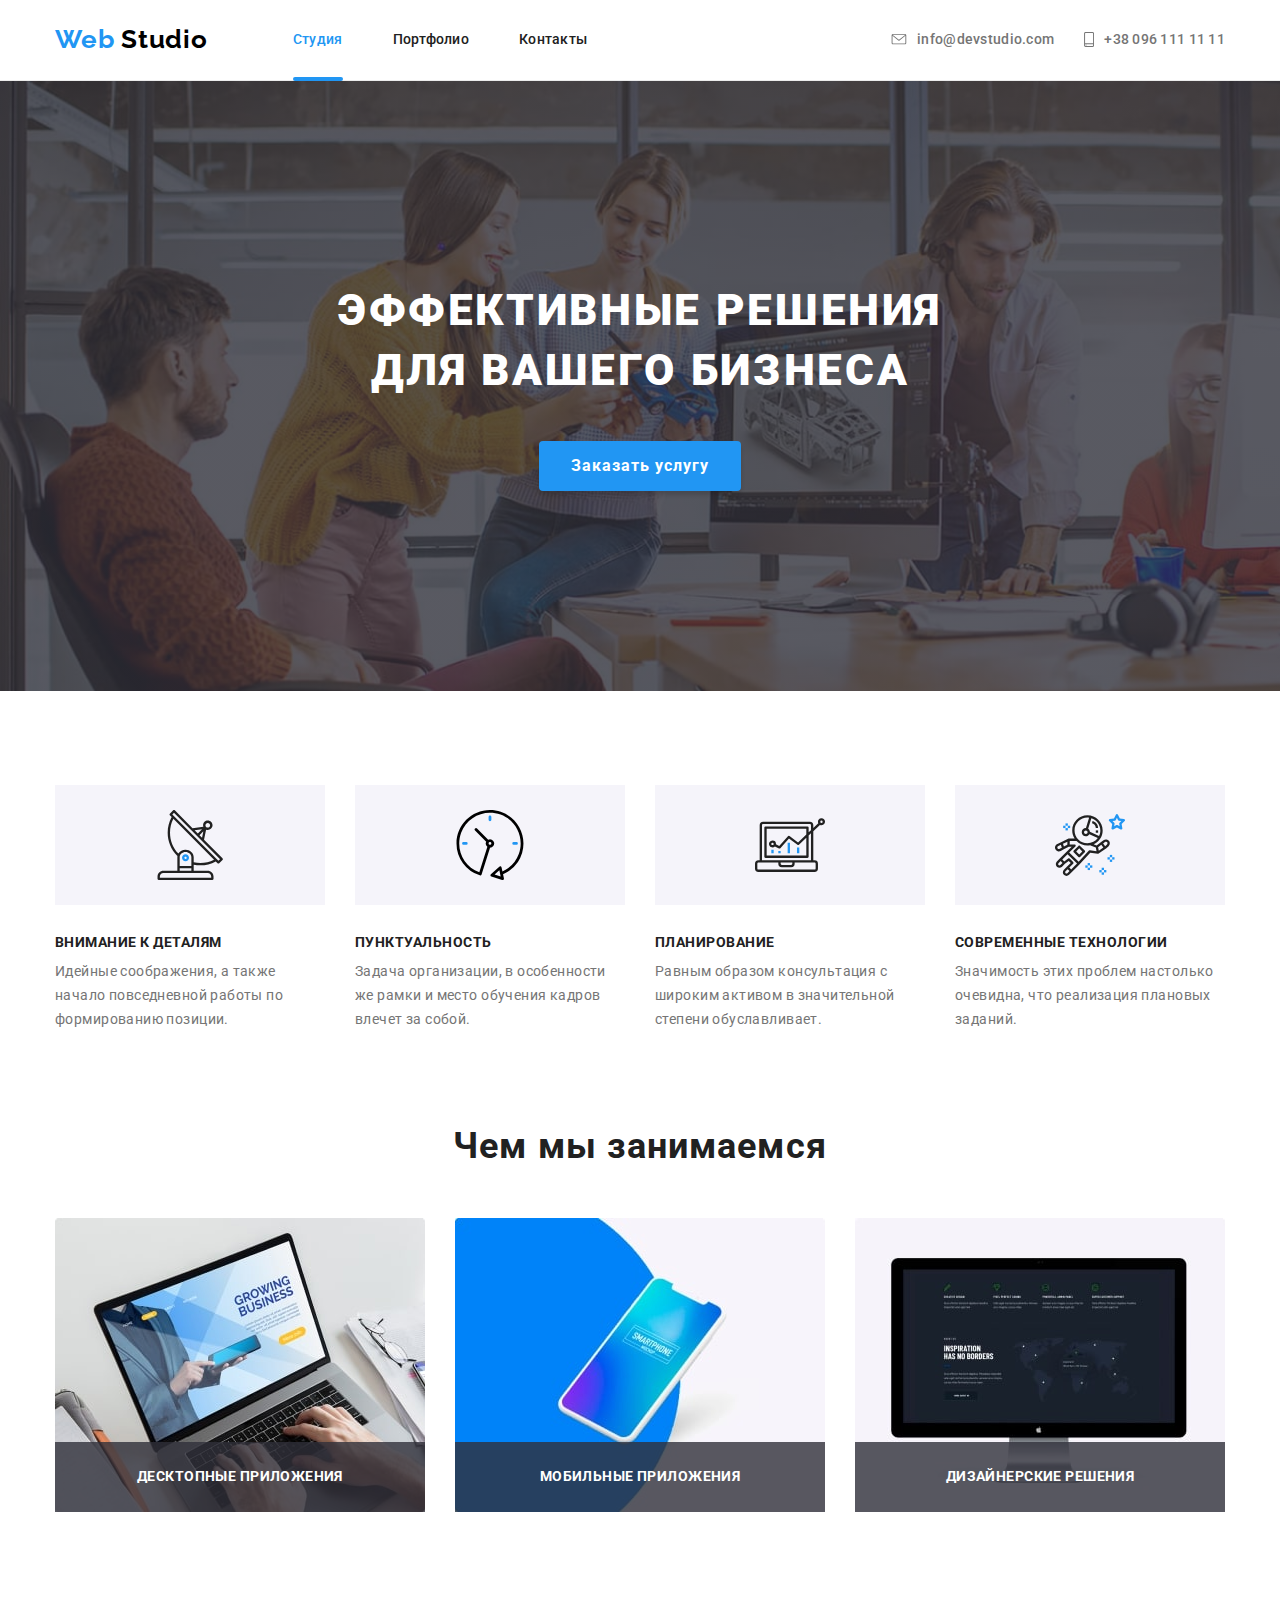
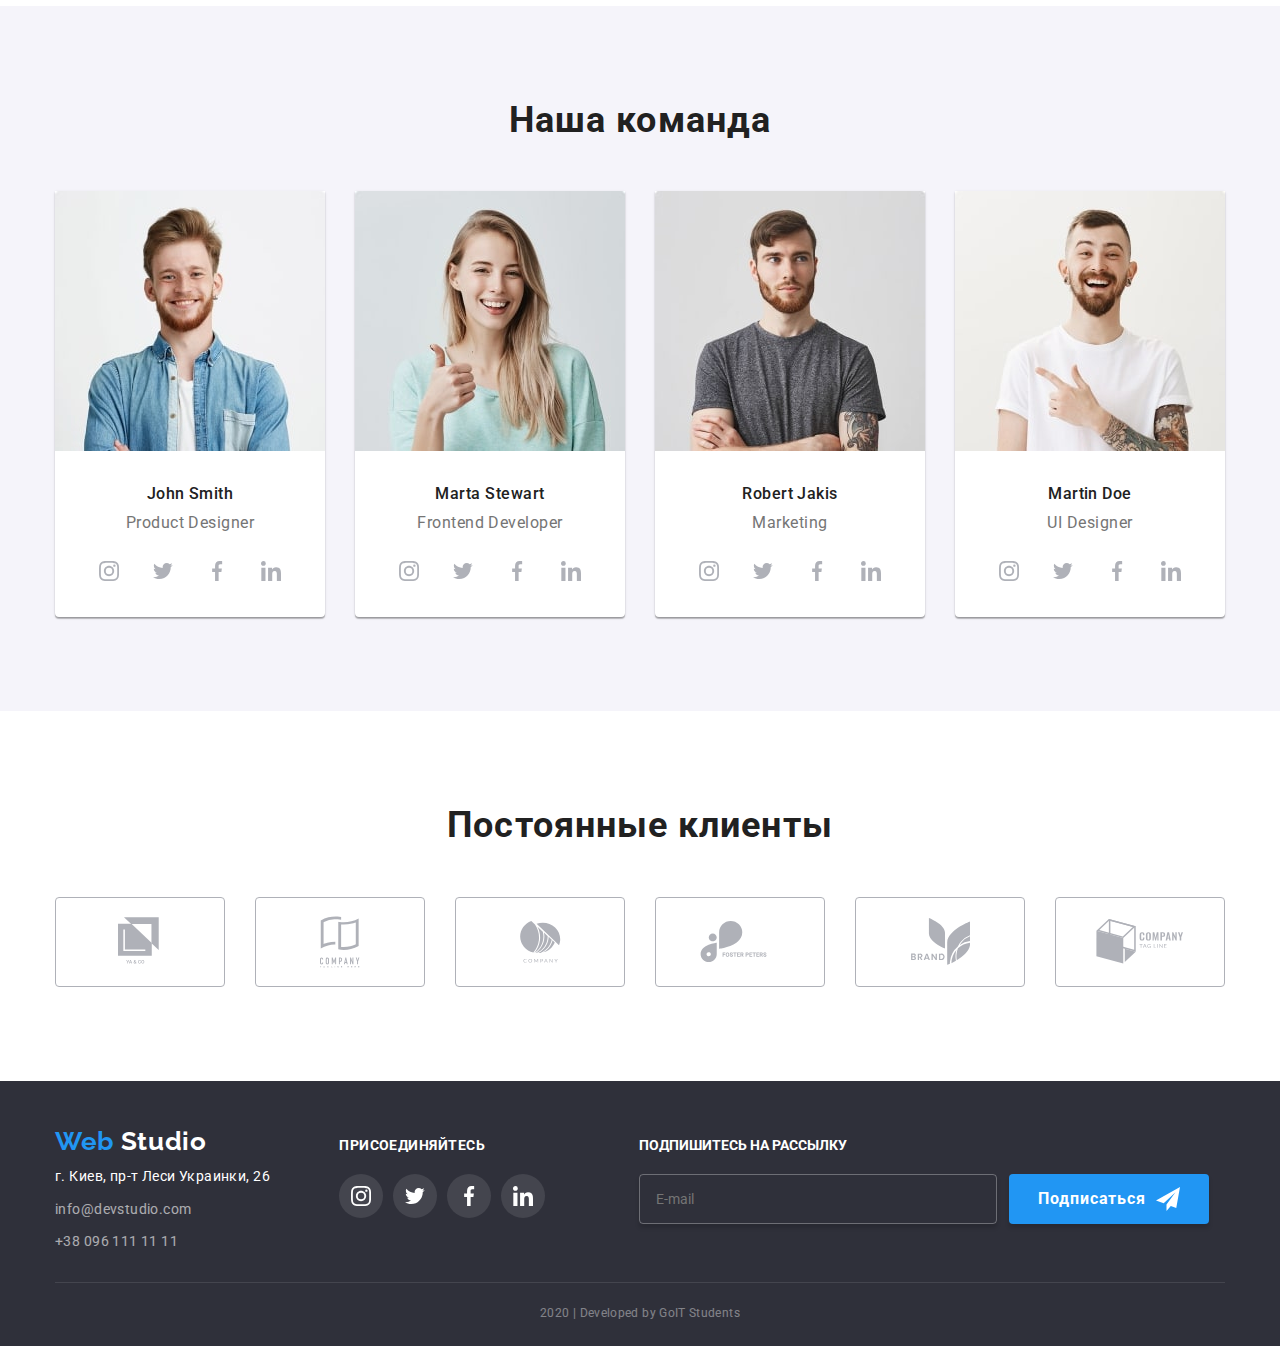
==== commit 875cfaf8: "correct footer button submit" ====
--- a/index.html
+++ b/index.html
@@ -360,9 +360,16 @@
           </ul>
         </li>
         <li>
+
           <p class="subscribe">Подпишитесь на рассылку</p>
-          <input class="footer-email-input" type="text" placeholder="E-mail" name="Email" id="Email-input" />
-          <input class="footer-submit" type="submit" value="Подписаться" />
+          <form class="footer-form">
+            <input class="footer-email-input" type="email" placeholder="E-mail" name="Email" id="Email-input" />
+            <button class="footer-submit" type="submit">Подписаться <svg class="footer-submit-icon" width="24px"
+                height="24px">
+                <use href="./images/icon-send.svg#icon-send">
+                </use>
+              </svg></button>
+          </form>
         </li>
       </ul>
       <p class="copyright">2020 | Developed by GoIT Students</p>
@@ -374,60 +381,61 @@
           <use href="./images/crosshair.svg#crosshair">
           </use>
         </svg></button>
-      <div class="modal-wrapper">
-        <p class="modal-header">Оставьте свои данные, мы вам перезвоним</p>
-        <div class="modal-form-container">
-
-          <input class="modal-input" name="Name" id="name" type="text" placeholder=" " required />
-          <label class="modal-label" for="name">Имя</label>
-          <svg class="modal-icon">
-            <use href="./images/person.svg#person">
-            </use>
-          </svg>
-        </div>
-        <div class="modal-form-container">
-          <input class="modal-input" name="Phone" id="phone" type="text" placeholder=" " required />
-          <label class="modal-label" for="phone">Телефон</label>
-          <svg class=" modal-icon">
-            <use href="./images/phone.svg#phone">
-            </use>
-          </svg>
-        </div>
-        <div class="modal-form-container">
-          <input class="modal-input" name="Mail" id="mail" type="text" placeholder=" " required />
-          <label class="modal-label" for="mail">Почта</label>
-          <svg class="modal-icon">
-            <use href="./images/email.svg#email">
-            </use>
-          </svg>
-        </div>
-        <div class="modal-form-container modal-text-area-container">
-
-          <textarea class="modal-input modal-text-area" placeholder=" " id="comment" name="Comment"></textarea>
-          <label class="modal-label modal-text-area-label" for="comment">Комментарий</label>
-        </div>
-        <div class="modal-checkbox-container">
-          <div class="checkbox-icon-container"><input class="modal-checkbox" type="checkbox" name="license"
-              id="license">
-
-
-            <label class="modal-checkbox-label" for="license">Соглашаюсь с рассылкой и принимаю <a class="license-link"
-                href="/">Условия
-                договора</a></label>
-            <svg class="checkbox-icon">
-              <use href="./images/icon-check.svg#icon-check">
+      <form>
+        <div class="modal-wrapper">
+          <p class="modal-header">Оставьте свои данные, мы вам перезвоним</p>
+          <div class="modal-form-container">
+
+            <input class="modal-input" name="Name" id="name" type="text" placeholder=" " required />
+            <label class="modal-label" for="name">Имя</label>
+            <svg class="modal-icon">
+              <use href="./images/person.svg#person">
               </use>
             </svg>
           </div>
-
-
-
-        </div>
-        <input class="submit" type="submit" value="Отправить">
-
-
-      </div>
+          <div class="modal-form-container">
+            <input class="modal-input" name="Phone" id="phone" type="text" placeholder=" " required />
+            <label class="modal-label" for="phone">Телефон</label>
+            <svg class=" modal-icon">
+              <use href="./images/phone.svg#phone">
+              </use>
+            </svg>
+          </div>
+          <div class="modal-form-container">
+            <input class="modal-input" name="Mail" id="mail" type="text" placeholder=" " required />
+            <label class="modal-label" for="mail">Почта</label>
+            <svg class="modal-icon">
+              <use href="./images/email.svg#email">
+              </use>
+            </svg>
+          </div>
+          <div class="modal-form-container modal-text-area-container">
+
+            <textarea class="modal-input modal-text-area" placeholder=" " id="comment" name="Comment"></textarea>
+            <label class="modal-label modal-text-area-label" for="comment">Комментарий</label>
+          </div>
+          <div class="modal-checkbox-container">
+            <div class="checkbox-icon-container"><input required class="modal-checkbox" type="checkbox" name="license"
+                id="license">
+
+
+              <label class="modal-checkbox-label" for="license">Соглашаюсь с рассылкой и принимаю <a
+                  class="license-link" href="/">Условия
+                  договора</a></label>
+              <svg class="checkbox-icon">
+                <use href="./images/icon-check.svg#icon-check">
+                </use>
+              </svg>
+            </div>
+
+
+
+          </div>
+          <button class="submit" type="submit">Отправить</button>
+      </form>
+
     </div>
+  </div>
   </div>
   <script src="./modal.js"></script>
 </body>
--- a/styles/styles.css
+++ b/styles/styles.css
@@ -63,10 +63,6 @@
 .hidden-title {
   display: none;
 }
-.is-hidden {
-  opacity: 0;
-  pointer-events: none;
-}
 
 /*
  HEADER
@@ -113,6 +109,7 @@
   color: var(--primary-text-color);
   font-weight: 500;
   letter-spacing: 0.28px;
+  transition: 250ms cubic-bezier(0.4, 0, 0.2, 1) color;
 }
 .header-link {
   display: flex;
@@ -187,11 +184,6 @@
   padding: 10px 32px;
   cursor: pointer;
   border: none;
-}
-.hero-button:hover,
-.hero-button:focus {
-  color: var(--secondary-text-color);
-  transition: 250ms cubic-bezier(0.4, 0, 0.2, 1) color;
 }
 .hero-section {
   text-align: center;
@@ -223,6 +215,8 @@
   letter-spacing: 0.48px;
   font-weight: 500;
   cursor: pointer;
+  transition: 250ms cubic-bezier(0.4, 0, 0.2, 1);
+  transition-property: background-color, color, box-shadow, outline;
 }
 .filters-button:active,
 .filters-button:hover,
@@ -263,6 +257,7 @@
   border: 1px solid #eeeeee;
   width: calc((100% - 60px) / 3);
   cursor: pointer;
+  transition: 250ms cubic-bezier(0.4, 0, 0.2, 1) box-shadow;
 }
 .our-products-item img {
   max-width: 368px;
@@ -364,19 +359,18 @@
   justify-content: center;
   width: 44px;
   height: 44px;
+  background-color: transparent;
 }
 .social-network-link:hover,
 .social-network-link:focus {
   background-color: var(--accent-color);
   border-radius: 50%;
   color: var(--third-text-color);
-  transition: 250ms cubic-bezier(0.4, 0, 0.2, 1);
-  transition-property: color, background-color;
+  transition: 250ms cubic-bezier(0.4, 0, 0.2, 1) background-color;
 }
 .social-network-link:hover .social-network-icon,
 .social-network-link:focus .social-network-icon {
   fill: currentColor;
-  transition: 250ms cubic-bezier(0.4, 0, 0.2, 1) fill;
 }
 .footer-link {
   border-radius: 50%;
@@ -434,6 +428,7 @@
   color: var(--third-text-color);
   background: rgba(47, 48, 58, 0.8);
   padding: 27px 0;
+  transition: 250ms cubic-bezier(0.4, 0, 0.2, 1) color;
 }
 .capability:hover,
 .capability:focus {
@@ -508,6 +503,7 @@
 }
 .our-clients-icon {
   fill: var(--icon-fill-color);
+  transition: 250ms cubic-bezier(0.4, 0, 0.2, 1) fill;
 }
 .our-clients-item a:hover .our-clients-icon,
 .our-clients-item a:focus .our-clients-icon {
@@ -524,6 +520,7 @@
   margin: auto;
   border: 1px solid #afb1b8;
   border-radius: 4px;
+  transition: 250ms cubic-bezier(0.4, 0, 0.2, 1) border-color;
 }
 .our-clients-item a:hover,
 .our-clients-item a:focus {
@@ -577,6 +574,7 @@
 }
 .footer-address {
   margin-top: 9px;
+  transition: 250ms cubic-bezier(0.4, 0, 0.2, 1) color;
 }
 .footer-address:hover,
 .footer-address:focus {
@@ -623,7 +621,13 @@
   border-radius: 4px;
   margin-right: 12px;
 }
+.footer-form {
+  display: flex;
+}
 .footer-submit {
+  display: flex;
+  justify-content: center;
+  align-items: center;
   width: 200px;
   height: 50px;
 
@@ -631,12 +635,16 @@
   font-weight: bold;
   font-size: 16px;
   line-height: 1.875;
+  letter-spacing: 0.96px;
 
   background-color: var(--accent-color);
   box-shadow: 0px 4px 4px rgba(0, 0, 0, 0.15);
   border-radius: 4px;
   border: none;
   cursor: pointer;
+}
+.footer-submit-icon {
+  margin-left: 10px;
 }
 
 .copyright {
@@ -649,16 +657,13 @@
   margin-top: 18px;
   padding-bottom: 21px;
 }
-@keyframes zoomin {
-  from {
-    opacity: 0;
-    zoom: 0.5;
-  }
-  to {
-    opacity: 1;
-    zoom: 1;
-  }
-}
+
+/*
+
+MODAL
+
+*/
+
 .backdrop {
   position: fixed;
   top: 0;
@@ -666,14 +671,22 @@
   background-color: rgba(0, 0, 0, 0.2);
   width: 100%;
   height: 100%;
-  animation-name: zoomin;
-  animation-duration: 250ms;
+  opacity: 1;
+  transition: 250ms cubic-bezier(0.4, 0, 0.2, 1) opacity;
+}
+.backdrop.is-hidden {
+  opacity: 0;
+  pointer-events: none;
+}
+.backdrop.is-hidden .modal {
+  transform: translate(-50%, 50%);
 }
 .modal {
   position: absolute;
   top: 50%;
   left: 50%;
   transform: translate(-50%, -50%);
+
   background-color: #ffffff;
   max-width: 528px;
   max-height: 581px;
@@ -681,10 +694,13 @@
     0px 1px 3px rgba(0, 0, 0, 0.12);
   border-radius: 4px;
   color: var(--secondary-text-color);
-  opacity: 1;
-  transition: 250ms cubic-bezier(0.4, 0, 0.2, 1) opacity;
+
+  transition: 250ms cubic-bezier(0.4, 0, 0.2, 1) transform;
 }
 .modal-close-button {
+  display: flex;
+  justify-content: center;
+  align-items: center;
   right: 8px;
   top: 8px;
   position: absolute;
@@ -695,9 +711,6 @@
   cursor: pointer;
 }
 .crosshair-icon {
-  position: absolute;
-  top: 9px;
-  left: 8px;
   width: 11px;
   height: 11px;
 }
@@ -725,10 +738,11 @@
   width: 18px;
   height: 18px;
   fill: var(--primary-text-color);
+  transition: 250ms cubic-bezier(0.4, 0, 0.2, 1) fill;
 }
 .modal-input:focus-within ~ .modal-icon {
   fill: var(--accent-color);
-  transition: fill;
+  transition: 250ms cubic-bezier(0.4, 0, 0.2, 1) fill;
 }
 
 .modal-label {
@@ -738,6 +752,8 @@
   bottom: 12px;
   letter-spacing: 0.14px;
   cursor: pointer;
+  transform: translate(0px, 0px);
+  transition: 250ms cubic-bezier(0.4, 0, 0.2, 1) transform;
 }
 .modal-input {
   width: 448px;
@@ -748,7 +764,8 @@
   outline: none;
   cursor: pointer;
 }
-.modal-input:focus-within ~ .modal-label {
+.modal-input:not(:placeholder-shown) ~ .modal-label,
+.modal-input:focus ~ .modal-label {
   transition: 250ms cubic-bezier(0.4, 0, 0.2, 1);
   transition-property: color, transform;
   transform: translate(-25px, -30px);
@@ -768,6 +785,7 @@
 .modal-text-area-label {
   left: 16px;
 }
+.modal-text-area:not(:placeholder-shown) ~ .modal-text-area-label,
 .modal-text-area:focus-within ~ .modal-text-area-label {
   transform: translate(0, -30px);
 }
@@ -796,8 +814,10 @@
   content: "";
   width: 16px;
   height: 16px;
-  background-color: var(--accent-color);
+  border: solid var(--primary-text-color) 2px;
   border-radius: 2px;
+  transition: 250ms cubic-bezier(0.4, 0, 0.2, 1);
+  transition-property: background-color, border-color;
 }
 .submit {
   display: block;
@@ -831,3 +851,11 @@
 .checkbox-icon-container input[type="checkbox"]:checked ~ .checkbox-icon {
   opacity: 1;
 }
+.checkbox-icon-container
+  input[type="checkbox"]:checked
+  ~ .modal-checkbox-label:before {
+  background-color: var(--accent-color);
+  border-color: var(--accent-color);
+  transition: 250ms cubic-bezier(0.4, 0, 0.2, 1);
+  transition-property: background-color, border-color;
+}
